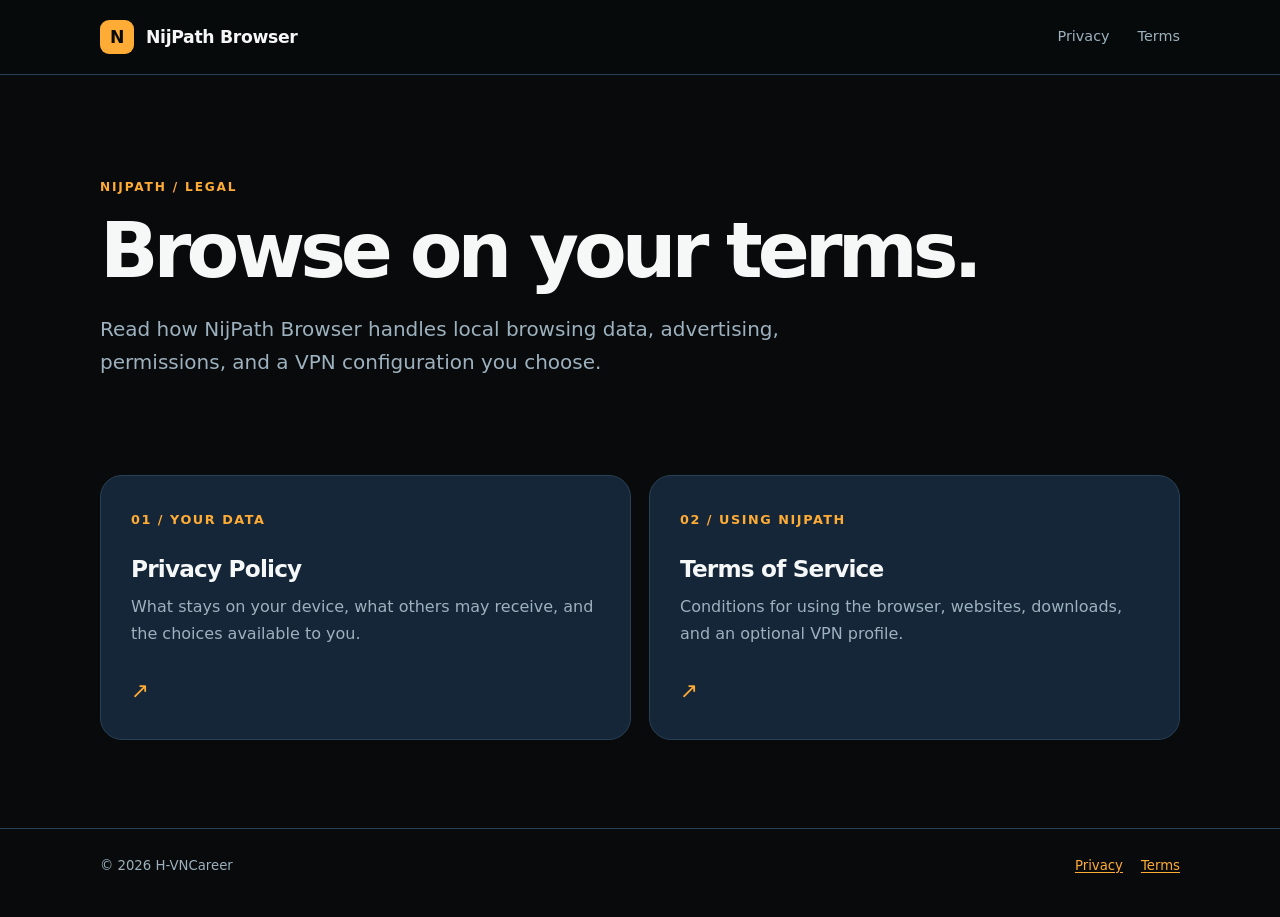
==== nijpath/index.html @ 9b3b3664 "Add NijPath privacy policy and terms" ====
<!doctype html>
<html lang="en">
<head>
  <meta charset="utf-8">
  <meta name="viewport" content="width=device-width, initial-scale=1">
  <meta name="theme-color" content="#080a0b">
  <meta name="description" content="Privacy Policy and Terms of Service for NijPath Browser.">
  <title>NijPath Browser · Legal</title>
  <link rel="stylesheet" href="style.css">
</head>
<body>
  <header class="site-header"><div class="shell header-inner">
    <a class="brand" href="index.html"><span class="brand-mark" aria-hidden="true">N</span>NijPath Browser</a>
    <nav class="site-nav" aria-label="Main navigation"><a href="privacy.html">Privacy</a><a href="terms.html">Terms</a></nav>
  </div></header>
  <main class="shell">
    <div class="hero"><div class="eyebrow">NijPath / Legal</div><h1>Browse on your terms.</h1>
      <p>Read how NijPath Browser handles local browsing data, advertising, permissions, and a VPN configuration you choose.</p>
    </div>
    <div class="cards">
      <a class="card" href="privacy.html"><span class="number">01 / YOUR DATA</span><h2>Privacy Policy</h2><p>What stays on your device, what others may receive, and the choices available to you.</p><span class="arrow" aria-hidden="true">↗</span></a>
      <a class="card" href="terms.html"><span class="number">02 / USING NIJPATH</span><h2>Terms of Service</h2><p>Conditions for using the browser, websites, downloads, and an optional VPN profile.</p><span class="arrow" aria-hidden="true">↗</span></a>
    </div>
  </main>
  <footer class="site-footer"><div class="shell footer-inner"><span>© 2026 H-VNCareer</span><nav aria-label="Legal links"><a href="privacy.html">Privacy</a><a href="terms.html">Terms</a></nav></div></footer>
</body>
</html>
---- nijpath/style.css ----
:root {
  color-scheme: dark;
  --bg: #080a0b;
  --panel: #142638;
  --line: #294156;
  --text: #f6f8f8;
  --muted: #9db1be;
  --accent: #ffac36;
  font-family: Inter, ui-sans-serif, system-ui, -apple-system, BlinkMacSystemFont, "Segoe UI", sans-serif;
}

* { box-sizing: border-box; }
html { scroll-behavior: smooth; }
body { margin: 0; background: var(--bg); color: var(--text); line-height: 1.65; }
a { color: var(--accent); text-underline-offset: .18em; }
a:hover { color: #ffd77e; }
a:focus-visible { outline: 2px solid var(--accent); outline-offset: 4px; border-radius: 3px; }
.shell { width: min(100% - 40px, 1080px); margin-inline: auto; }
.site-header { border-bottom: 1px solid var(--line); background: rgba(8, 10, 11, .95); }
.header-inner { min-height: 74px; display: flex; align-items: center; justify-content: space-between; gap: 24px; }
.brand { display: inline-flex; align-items: center; gap: 12px; color: var(--text); text-decoration: none; font-weight: 800; font-size: 1.08rem; letter-spacing: -.02em; }
.brand-mark { display: grid; place-items: center; width: 34px; height: 34px; border-radius: 9px; background: var(--accent); color: #080a0b; font-weight: 900; }
.site-nav { display: flex; align-items: center; gap: clamp(12px, 3vw, 28px); font-size: .9rem; }
.site-nav a { color: var(--muted); text-decoration: none; }
.site-nav a[aria-current="page"], .site-nav a:hover { color: var(--accent); }
.hero { padding: clamp(58px, 8vw, 108px) 0 clamp(42px, 6vw, 76px); }
.eyebrow { color: var(--accent); font-size: .76rem; font-weight: 800; letter-spacing: .15em; text-transform: uppercase; }
h1 { font-size: clamp(2.65rem, 6vw, 5.2rem); line-height: 1.02; letter-spacing: -.065em; margin: 15px 0 22px; max-width: 880px; }
.hero p { color: var(--muted); font-size: clamp(1.03rem, 1.9vw, 1.25rem); max-width: 720px; }
.updated { color: var(--muted); font-size: .85rem; margin-top: 28px; }
.cards { display: grid; grid-template-columns: repeat(2, minmax(0, 1fr)); gap: 18px; padding-bottom: 88px; }
.card { background: var(--panel); border: 1px solid var(--line); border-radius: 22px; padding: 30px; text-decoration: none; color: var(--text); transition: border-color .18s, transform .18s; }
.card:hover { border-color: var(--accent); transform: translateY(-3px); color: var(--text); }
.card .number { color: var(--accent); font-size: .8rem; font-weight: 800; letter-spacing: .12em; }
.card h2 { font-size: 1.45rem; letter-spacing: -.035em; margin: 18px 0 6px; }
.card p { color: var(--muted); margin: 0; }
.card .arrow { display: inline-block; margin-top: 26px; color: var(--accent); font-size: 1.35rem; }
.document-layout { display: grid; grid-template-columns: 205px minmax(0, 1fr); align-items: start; gap: clamp(36px, 6vw, 90px); padding-bottom: 100px; }
.toc { position: sticky; top: 28px; font-size: .84rem; border-left: 1px solid var(--line); padding-left: 18px; }
.toc strong { color: var(--accent); display: block; margin-bottom: 12px; font-size: .74rem; letter-spacing: .12em; text-transform: uppercase; }
.toc a { color: var(--muted); display: block; text-decoration: none; padding: 5px 0; }
.toc a:hover { color: var(--accent); }
.document section { padding: 0 0 30px; margin-bottom: 30px; border-bottom: 1px solid var(--line); scroll-margin-top: 24px; }
.document h2 { font-size: clamp(1.35rem, 2.5vw, 1.75rem); line-height: 1.25; letter-spacing: -.04em; margin: 0 0 14px; }
.document h3 { font-size: 1.05rem; margin: 25px 0 8px; }
.document p, .document li { color: #d6e0e5; }
.document p { margin: 0 0 15px; }
.document ul { padding-left: 22px; margin: 0 0 18px; }
.document li { margin: 0 0 7px; }
.callout { background: #1c3348; border: 1px solid #915c18; border-radius: 16px; padding: 20px 22px; margin: 22px 0 32px; }
.callout strong { color: var(--accent); }
.callout p { margin: 6px 0 0; }
.site-footer { border-top: 1px solid var(--line); color: var(--muted); padding: 26px 0 40px; font-size: .83rem; }
.footer-inner { display: flex; justify-content: space-between; flex-wrap: wrap; gap: 10px 24px; }
.footer-inner nav { display: flex; gap: 18px; }
@media (max-width: 720px) {
  .header-inner { min-height: 68px; }
  .site-nav { gap: 13px; }
  .site-nav a { font-size: .8rem; }
  .cards { grid-template-columns: 1fr; }
  .document-layout { display: block; }
  .toc { position: static; border-left: 0; border-bottom: 1px solid var(--line); padding: 0 0 20px; margin-bottom: 34px; }
  .toc a { display: inline-block; margin-right: 15px; }
}
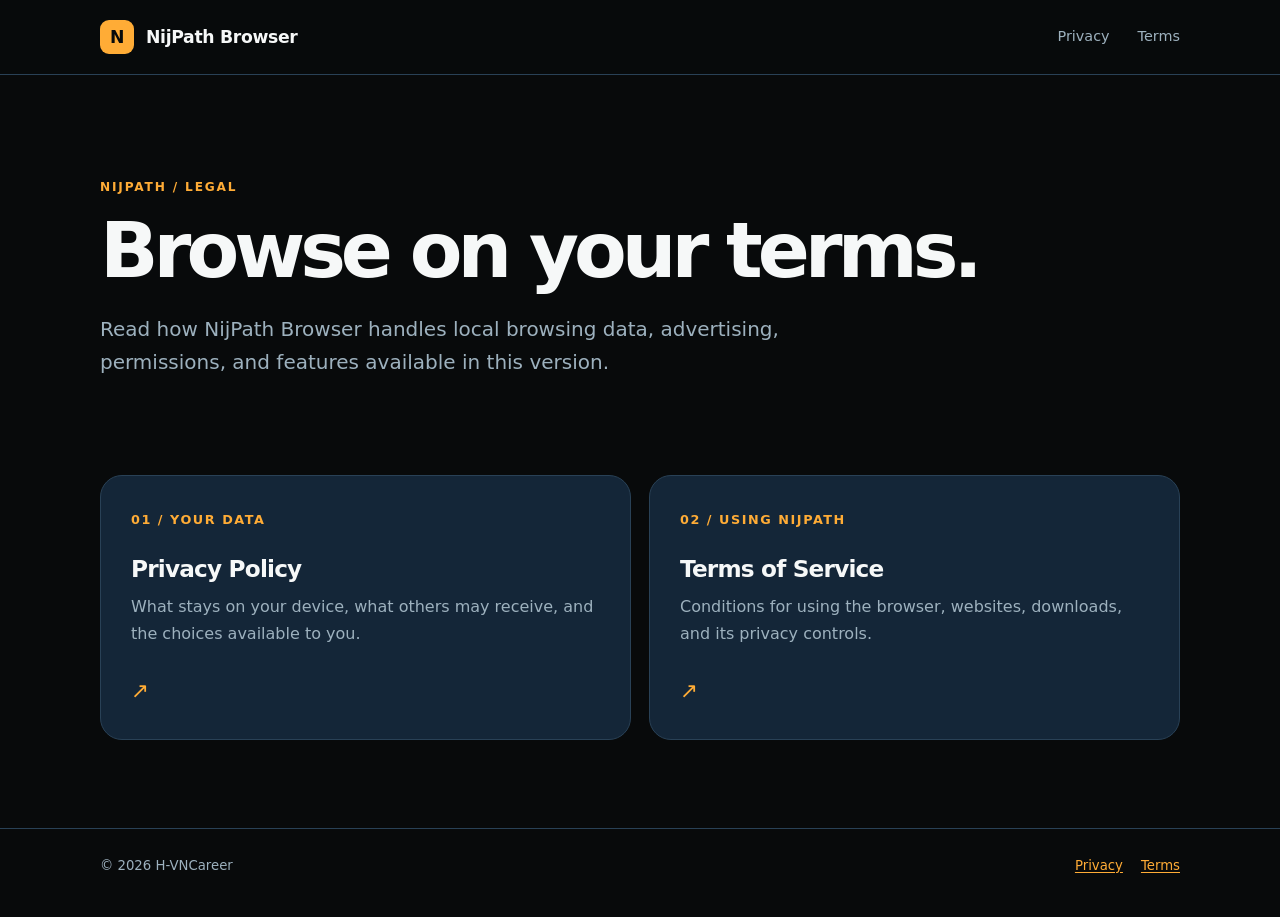
==== commit 55c8dc71: "Clarify NijPath VPN preview is unavailable" ====
--- a/nijpath/index.html
+++ b/nijpath/index.html
@@ -15,11 +15,11 @@
   </div></header>
   <main class="shell">
     <div class="hero"><div class="eyebrow">NijPath / Legal</div><h1>Browse on your terms.</h1>
-      <p>Read how NijPath Browser handles local browsing data, advertising, permissions, and a VPN configuration you choose.</p>
+      <p>Read how NijPath Browser handles local browsing data, advertising, permissions, and features available in this version.</p>
     </div>
     <div class="cards">
       <a class="card" href="privacy.html"><span class="number">01 / YOUR DATA</span><h2>Privacy Policy</h2><p>What stays on your device, what others may receive, and the choices available to you.</p><span class="arrow" aria-hidden="true">↗</span></a>
-      <a class="card" href="terms.html"><span class="number">02 / USING NIJPATH</span><h2>Terms of Service</h2><p>Conditions for using the browser, websites, downloads, and an optional VPN profile.</p><span class="arrow" aria-hidden="true">↗</span></a>
+      <a class="card" href="terms.html"><span class="number">02 / USING NIJPATH</span><h2>Terms of Service</h2><p>Conditions for using the browser, websites, downloads, and its privacy controls.</p><span class="arrow" aria-hidden="true">↗</span></a>
     </div>
   </main>
   <footer class="site-footer"><div class="shell footer-inner"><span>© 2026 H-VNCareer</span><nav aria-label="Legal links"><a href="privacy.html">Privacy</a><a href="terms.html">Terms</a></nav></div></footer>
